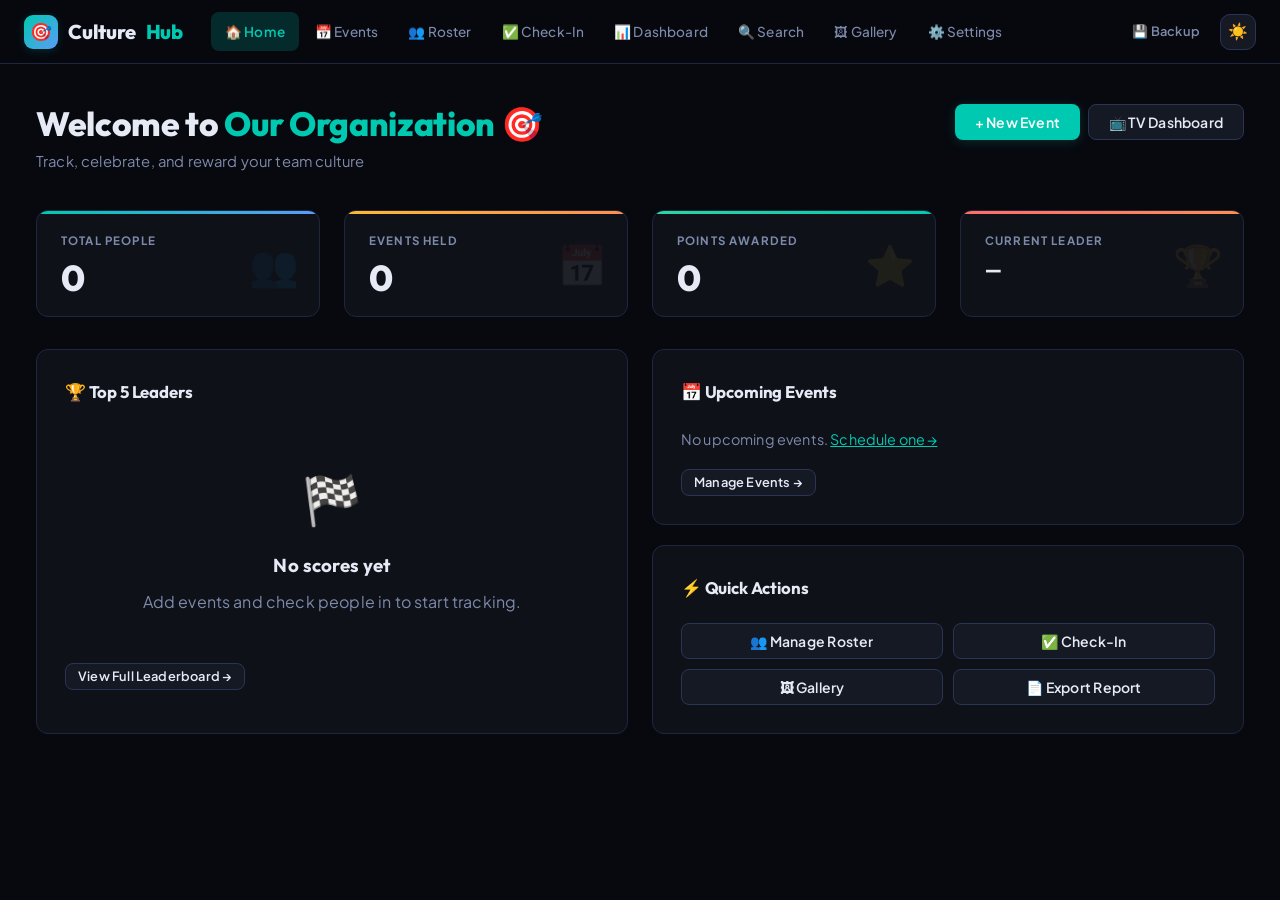
==== index.html @ 8bd13d1a "Add files via upload" ====
<!DOCTYPE html>
<html lang="en">
<head>
<script>(function(){var t=localStorage.getItem("culturehub_theme")||"dark";document.documentElement.setAttribute("data-theme",t);})();</script>
<meta charset="UTF-8"/>
<meta name="viewport" content="width=device-width, initial-scale=1.0"/>
<title>CultureHub — Home</title>
<link rel="stylesheet" href="style.css"/>
</head>
<body>
<div id="nav-root"></div>

<main class="page" id="root"></main>

<script src="data.js"></script>
<script src="utils.js"></script>
<script>
document.getElementById('nav-root').innerHTML = navHTML();
setActiveNav();

function render() {
  const events = CH.getEvents();
  const people = CH.getPeople();
  const lb = CH.getLeaderboard();
  const s = CH.getSettings();

  const upcoming = events.filter(e => isUpcoming(e.date)).sort((a,b) => a.date > b.date ? 1 : -1);
  const recent = events.filter(e => !isUpcoming(e.date)).sort((a,b) => a.date < b.date ? 1 : -1).slice(0,3);
  const totalPts = lb.reduce((s,e) => s + e.points, 0);
  const topPerson = lb[0];

  document.getElementById('root').innerHTML = `
    <div class="page-header">
      <div>
        <div class="page-title">Welcome to <span>${s.orgName || 'CultureHub'}</span> 🎯</div>
        <div class="page-subtitle">Track, celebrate, and reward your team culture</div>
      </div>
      <div class="flex gap-2">
        <a href="events.html" class="btn btn-primary">+ New Event</a>
        <a href="dashboard.html" class="btn btn-secondary">📺 TV Dashboard</a>
      </div>
    </div>

    <!-- Stats Row -->
    <div class="grid-4" style="margin-bottom:32px">
      <div class="stat-card accent">
        <div class="stat-label">Total People</div>
        <div class="stat-value">${people.length}</div>
        <div class="stat-icon">👥</div>
      </div>
      <div class="stat-card gold">
        <div class="stat-label">Events Held</div>
        <div class="stat-value">${events.length}</div>
        <div class="stat-icon">📅</div>
      </div>
      <div class="stat-card green">
        <div class="stat-label">Points Awarded</div>
        <div class="stat-value">${totalPts}</div>
        <div class="stat-icon">⭐</div>
      </div>
      <div class="stat-card red">
        <div class="stat-label">Current Leader</div>
        <div class="stat-value" style="font-size:1.2rem">${topPerson ? topPerson.person.name.split(' ')[0] : '—'}</div>
        <div class="stat-icon">🏆</div>
      </div>
    </div>

    <div class="grid-2" style="gap:24px">
      <!-- Top 5 -->
      <div class="card">
        <div class="card-title">🏆 Top 5 Leaders</div>
        ${lb.slice(0,5).length === 0 ? `
          <div class="empty-state" style="padding:30px">
            <span class="empty-icon">🏁</span>
            <h3>No scores yet</h3>
            <p>Add events and check people in to start tracking.</p>
          </div>` :
          lb.slice(0,5).map((e, i) => `
          <div style="display:flex;align-items:center;gap:12px;padding:10px 0;border-bottom:1px solid var(--border)">
            <span style="font-weight:800;font-size:1.1rem;width:28px;text-align:center;${i<3?`color:${['#f5c842','#c0c0c0','#cd7f32'][i]}`:'color:var(--text3)'}">
              ${['🥇','🥈','🥉'][i] || `#${i+1}`}
            </span>
            ${avatarEl(e.person.name,'avatar-sm')}
            <div style="flex:1">
              <div style="font-weight:600;font-size:0.9rem">${e.person.name}</div>
              <div style="font-size:0.75rem;color:var(--text2)">${e.person.team || 'No team'}</div>
            </div>
            <div style="text-align:right">
              <div style="font-weight:800;color:var(--accent)">${e.points} pts</div>
              <div style="font-size:0.7rem;color:var(--text3)">${e.events} events</div>
            </div>
            <div style="width:80px"><div class="progress-bar"><div class="progress-fill" style="width:${lb[0]&&lb[0].points>0?Math.round(e.points/lb[0].points*100):0}%"></div></div></div>
          </div>`).join('')
        }
        <div style="margin-top:16px"><a href="dashboard.html" class="btn btn-secondary btn-sm">View Full Leaderboard →</a></div>
      </div>

      <!-- Upcoming Events -->
      <div>
        <div class="card" style="margin-bottom:20px">
          <div class="card-title">📅 Upcoming Events</div>
          ${upcoming.length === 0 ?
            `<p style="color:var(--text2);font-size:0.9rem">No upcoming events. <a href="events.html" style="color:var(--accent)">Schedule one →</a></p>` :
            upcoming.slice(0,4).map(ev => `
            <div style="display:flex;align-items:center;gap:12px;padding:10px 0;border-bottom:1px solid var(--border)">
              <div style="width:44px;height:44px;border-radius:10px;background:var(--bg3);border:1px solid var(--border2);display:flex;flex-direction:column;align-items:center;justify-content:center;flex-shrink:0">
                <span style="font-size:0.65rem;color:var(--text3);text-transform:uppercase">${ev.date?new Date(ev.date+'T12:00:00').toLocaleString('en',{month:'short'}):'—'}</span>
                <span style="font-weight:800;font-size:1rem;line-height:1">${ev.date?new Date(ev.date+'T12:00:00').getDate():'—'}</span>
              </div>
              <div style="flex:1">
                <div style="font-weight:600;font-size:0.9rem">${ev.title}</div>
                <div style="font-size:0.75rem;color:var(--text2)">${ev.location||'No location'}</div>
              </div>
              ${eventTypeBadge(ev.type)}
            </div>`).join('')
          }
          <div style="margin-top:16px"><a href="events.html" class="btn btn-secondary btn-sm">Manage Events →</a></div>
        </div>

        <!-- Quick Actions -->
        <div class="card">
          <div class="card-title">⚡ Quick Actions</div>
          <div style="display:grid;grid-template-columns:1fr 1fr;gap:10px">
            <a href="roster.html" class="btn btn-secondary" style="justify-content:center">👥 Manage Roster</a>
            <a href="checkin.html" class="btn btn-secondary" style="justify-content:center">✅ Check-In</a>
            <a href="gallery.html" class="btn btn-secondary" style="justify-content:center">🖼 Gallery</a>
            <button class="btn btn-secondary" onclick="generateReport('overview')" style="width:100%;justify-content:center">📄 Export Report</button>
          </div>
        </div>
      </div>
    </div>

    <!-- Recent Events -->
    ${recent.length > 0 ? `
    <div class="card" style="margin-top:24px">
      <div class="card-title">🕐 Recent Events</div>
      <div class="table-wrap">
        <table>
          <thead><tr><th>Event</th><th>Date</th><th>Type</th><th>Attendees</th><th>Points Given</th><th></th></tr></thead>
          <tbody>
            ${recent.map(ev => {
              const attended = ev.attendees.filter(a=>a.checkedIn);
              const pts = attended.reduce((s,a)=>s+a.points,0);
              return `<tr>
                <td><span style="font-weight:600">${ev.title}</span></td>
                <td>${fmtDate(ev.date)}</td>
                <td>${eventTypeBadge(ev.type)}</td>
                <td>${attended.length}</td>
                <td><span style="color:var(--accent);font-weight:700">${pts}</span></td>
                <td><a href="checkin.html?event=${ev.id}" class="btn btn-sm btn-ghost">Details →</a></td>
              </tr>`;
            }).join('')}
          </tbody>
        </table>
      </div>
    </div>` : ''}
  `;
}

window.addEventListener('culturehub:updated', render);
render();
</script>
</body>
</html>
---- style.css ----
/* CultureHub — Shared Styles v2 */
@import url('https://fonts.googleapis.com/css2?family=Outfit:wght@300;400;500;600;700;800;900&family=Plus+Jakarta+Sans:ital,wght@0,300;0,400;0,500;0,600;0,700;0,800;1,400;1,500&display=swap');

/* ═══════════════════════ DARK MODE (default) ═══════════════════════
   Deep navy canvas · Teal accent · Coral · Amber gold
   ════════════════════════════════════════════════════════════════════ */
:root,
html[data-theme="dark"] {
  --bg:      #07090f;
  --bg2:     #0e1118;
  --bg3:     #151924;
  --bg4:     #1c2130;
  --border:  #1f2740;
  --border2: #2a3455;
  --text:    #e6eaf5;
  --text2:   #7e8aab;
  --text3:   #47536e;
  --accent:       #00c9b1;
  --accent2:      #33d8c3;
  --accent-dark:  #009e8c;
  --accent-glow:  rgba(0,201,177,0.18);
  --accent-glow2: rgba(0,201,177,0.08);
  --coral:      #ff6b6b;
  --coral-glow: rgba(255,107,107,0.15);
  --gold:       #ffb830;
  --gold-dark:  #cc9200;
  --gold-glow:  rgba(255,184,48,0.18);
  --green:   #2dd4a0;
  --red:     #ff6b6b;
  --orange:  #ff8f50;
  --blue:    #5b9cf6;
  --shadow:    0 4px 24px rgba(0,0,0,0.5);
  --shadow-lg: 0 8px 48px rgba(0,0,0,0.7);
  --nav-bg: rgba(7,9,15,0.88);
  color-scheme: dark;
}

/* ═══════════════════════ LIGHT MODE ════════════════════════════════
   Soft white canvas · Deep teal · Warm coral · Amber
   ════════════════════════════════════════════════════════════════════ */
html[data-theme="light"] {
  --bg:      #f2f5fc;
  --bg2:     #ffffff;
  --bg3:     #eaeff9;
  --bg4:     #dce3f3;
  --border:  #d8dfee;
  --border2: #c2cce0;
  --text:    #0f172a;
  --text2:   #546080;
  --text3:   #96a0ba;
  --accent:       #007f6f;
  --accent2:      #00a08e;
  --accent-dark:  #005e52;
  --accent-glow:  rgba(0,127,111,0.13);
  --accent-glow2: rgba(0,127,111,0.06);
  --coral:      #d94f4f;
  --coral-glow: rgba(217,79,79,0.1);
  --gold:       #b87800;
  --gold-dark:  #8a5a00;
  --gold-glow:  rgba(184,120,0,0.12);
  --green:   #0d9970;
  --red:     #d94f4f;
  --orange:  #c45c1a;
  --blue:    #2e6fd4;
  --shadow:    0 2px 16px rgba(0,0,0,0.08);
  --shadow-lg: 0 8px 40px rgba(0,0,0,0.14);
  --nav-bg: rgba(255,255,255,0.92);
  color-scheme: light;
}

/* ═══════════════════════ SHARED TOKENS ═════════════════════════════ */
:root {
  --radius:    12px;
  --radius-sm: 8px;
  --font-display: 'Outfit', sans-serif;
  --font-body:    'Plus Jakarta Sans', sans-serif;
  --nav-h: 64px;
  --transition-theme: background-color 0.25s ease, border-color 0.25s ease, color 0.2s ease;
}

*, *::before, *::after { box-sizing: border-box; margin: 0; padding: 0; }
html { font-size: 16px; scroll-behavior: smooth; }

body {
  font-family: var(--font-body);
  background: var(--bg);
  color: var(--text);
  min-height: 100vh;
  line-height: 1.7;
  letter-spacing: 0.01em;
  font-size: 1rem;
  -webkit-font-smoothing: antialiased;
  -moz-osx-font-smoothing: grayscale;
  text-rendering: optimizeLegibility;
  transition: background-color 0.3s ease, color 0.2s ease;
}

/* ── Scrollbar ────────────────────────────────────────────────────── */
::-webkit-scrollbar { width: 6px; height: 6px; }
::-webkit-scrollbar-track { background: var(--bg2); }
::-webkit-scrollbar-thumb { background: var(--border2); border-radius: 99px; }
::-webkit-scrollbar-thumb:hover { background: var(--accent); }

/* ── Nav ──────────────────────────────────────────────────────────── */
.ch-nav {
  position: fixed; top: 0; left: 0; right: 0; z-index: 100;
  height: var(--nav-h);
  display: flex; align-items: center;
  background: var(--nav-bg);
  backdrop-filter: blur(20px);
  -webkit-backdrop-filter: blur(20px);
  border-bottom: 1px solid var(--border);
  padding: 0 24px;
  transition: background-color 0.3s ease, border-color 0.25s ease;
}
.ch-nav .logo {
  display: flex; align-items: center; gap: 10px;
  font-family: var(--font-display); font-size: 1.25rem; font-weight: 800;
  color: var(--text); text-decoration: none; letter-spacing: -0.01em;
  margin-right: 28px; flex-shrink: 0;
}
.ch-nav .logo .logo-icon {
  width: 34px; height: 34px; border-radius: 9px;
  background: linear-gradient(135deg, var(--accent), var(--blue));
  display: flex; align-items: center; justify-content: center;
  font-size: 1.1rem;
  box-shadow: 0 2px 10px var(--accent-glow);
}
.ch-nav .logo span { color: var(--accent); }
.ch-nav nav { display: flex; gap: 2px; flex: 1; overflow-x: auto; }
.ch-nav nav::-webkit-scrollbar { display: none; }
.ch-nav nav a {
  display: flex; align-items: center; gap: 6px;
  padding: 8px 14px; border-radius: var(--radius-sm);
  text-decoration: none; font-size: 0.85rem; font-weight: 500;
  color: var(--text2); transition: all 0.18s ease;
  white-space: nowrap; flex-shrink: 0;
}
.ch-nav nav a:hover { color: var(--text); background: var(--bg3); }
.ch-nav nav a.active { color: var(--accent); background: var(--accent-glow); font-weight: 600; }
.ch-nav .nav-actions { display: flex; gap: 8px; margin-left: auto; padding-left: 12px; flex-shrink: 0; }

/* ── Theme Toggle ─────────────────────────────────────────────────── */
.theme-toggle {
  display: flex; align-items: center; justify-content: center;
  width: 36px; height: 36px; border-radius: 10px;
  border: 1px solid var(--border2);
  background: var(--bg3);
  cursor: pointer; font-size: 1rem;
  transition: all 0.22s ease;
  flex-shrink: 0;
  position: relative; overflow: hidden;
}
.theme-toggle:hover {
  background: var(--accent-glow);
  border-color: var(--accent);
  transform: rotate(18deg) scale(1.08);
}
.theme-toggle .icon-sun,
.theme-toggle .icon-moon {
  position: absolute;
  transition: transform 0.3s ease, opacity 0.3s ease;
}
html[data-theme="dark"]  .icon-sun  { transform: translateY(0);   opacity: 1; }
html[data-theme="dark"]  .icon-moon { transform: translateY(30px); opacity: 0; }
html[data-theme="light"] .icon-sun  { transform: translateY(-30px); opacity: 0; }
html[data-theme="light"] .icon-moon { transform: translateY(0);     opacity: 1; }

/* ── Page ─────────────────────────────────────────────────────────── */
.page {
  padding: calc(var(--nav-h) + 40px) 36px 56px;
  max-width: 1400px; margin: 0 auto; min-height: 100vh;
}
.page-header {
  display: flex; align-items: flex-start; justify-content: space-between;
  gap: 16px; margin-bottom: 36px; flex-wrap: wrap;
}
.page-title { font-family: var(--font-display); font-size: 2.1rem; font-weight: 800; line-height: 1.2; letter-spacing: -0.01em; }
.page-title span { color: var(--accent); }
.page-subtitle { color: var(--text2); font-size: 0.925rem; margin-top: 6px; line-height: 1.6; }

/* ── Cards ────────────────────────────────────────────────────────── */
.card {
  background: var(--bg2); border: 1px solid var(--border);
  border-radius: var(--radius); padding: 28px;
  transition: var(--transition-theme);
}
.card:hover { border-color: var(--border2); }
.card-title {
  font-family: var(--font-display); font-size: 1.05rem; font-weight: 700;
  margin-bottom: 20px; display: flex; align-items: center; gap: 9px;
  letter-spacing: -0.01em;
}

/* ── Buttons ──────────────────────────────────────────────────────── */
.btn {
  display: inline-flex; align-items: center; gap: 7px;
  padding: 10px 20px; border-radius: var(--radius-sm);
  font-family: var(--font-body); font-size: 0.875rem; font-weight: 600;
  cursor: pointer; border: none; transition: all 0.16s ease;
  text-decoration: none; white-space: nowrap; line-height: 1;
  letter-spacing: 0.015em;
}
.btn-primary { background: var(--accent); color: #fff; box-shadow: 0 2px 12px var(--accent-glow); }
.btn-primary:hover { background: var(--accent2); transform: translateY(-1px); box-shadow: 0 4px 20px var(--accent-glow); }
.btn-secondary { background: var(--bg3); color: var(--text); border: 1px solid var(--border2); }
.btn-secondary:hover { background: var(--bg4); border-color: var(--accent); }
.btn-ghost { background: transparent; color: var(--text2); }
.btn-ghost:hover { background: var(--bg3); color: var(--text); }
.btn-danger { background: var(--coral-glow); color: var(--red); border: 1px solid rgba(255,107,107,0.25); }
.btn-danger:hover { background: rgba(255,107,107,0.22); }
.btn-gold { background: var(--gold); color: #1a0e00; font-weight: 700; }
.btn-gold:hover { filter: brightness(1.08); }
.btn-sm   { padding: 6px 12px; font-size: 0.8rem; }
.btn-icon { padding: 8px; }

/* ── Forms ────────────────────────────────────────────────────────── */
.form-group { display: flex; flex-direction: column; gap: 6px; margin-bottom: 16px; }
.form-group label { font-size: 0.72rem; font-weight: 700; color: var(--text2); letter-spacing: 0.08em; text-transform: uppercase; line-height: 1.5; }
.form-control {
  padding: 11px 15px; border-radius: var(--radius-sm);
  background: var(--bg3); border: 1px solid var(--border);
  color: var(--text); font-family: var(--font-body); font-size: 0.9rem;
  transition: border-color 0.15s, box-shadow 0.15s, background 0.2s; width: 100%;
}
.form-control:focus { outline: none; border-color: var(--accent); box-shadow: 0 0 0 3px var(--accent-glow); background: var(--bg2); }
.form-control::placeholder { color: var(--text3); }
select.form-control option { background: var(--bg3); color: var(--text); }
textarea.form-control { resize: vertical; min-height: 80px; }
.form-row { display: grid; grid-template-columns: 1fr 1fr; gap: 16px; }

/* ── Badges ───────────────────────────────────────────────────────── */
.badge {
  display: inline-flex; align-items: center; gap: 4px;
  padding: 4px 11px; border-radius: 99px;
  font-size: 0.76rem; font-weight: 600; letter-spacing: 0.025em;
}
.badge-accent { background: var(--accent-glow);    color: var(--accent); }
.badge-gold   { background: var(--gold-glow);       color: var(--gold); }
.badge-green  { background: rgba(45,212,160,0.12);  color: var(--green); }
.badge-red    { background: var(--coral-glow);      color: var(--red); }
.badge-gray   { background: var(--bg3); color: var(--text2); border: 1px solid var(--border); }

/* ── Tables ───────────────────────────────────────────────────────── */
.table-wrap { overflow-x: auto; border-radius: var(--radius); border: 1px solid var(--border); }
table { width: 100%; border-collapse: collapse; }
thead th {
  padding: 14px 18px; text-align: left; font-size: 0.72rem;
  font-weight: 700; text-transform: uppercase; letter-spacing: 0.09em;
  color: var(--text2); background: var(--bg3); border-bottom: 1px solid var(--border);
}
tbody tr { border-bottom: 1px solid var(--border); transition: background 0.12s; }
tbody tr:last-child { border-bottom: none; }
tbody tr:hover { background: var(--bg3); }
tbody td { padding: 14px 18px; font-size: 0.9rem; vertical-align: middle; line-height: 1.5; }

/* ── Search ───────────────────────────────────────────────────────── */
.search-wrap { position: relative; }
.search-wrap input { padding-left: 38px; }
.search-wrap::before {
  content: '🔍'; position: absolute; left: 12px; top: 50%;
  transform: translateY(-50%); font-size: 0.85rem; pointer-events: none; z-index: 1;
}

/* ── Avatar ───────────────────────────────────────────────────────── */
.avatar {
  width: 36px; height: 36px; border-radius: 50%;
  background: linear-gradient(135deg, var(--accent), var(--blue));
  display: flex; align-items: center; justify-content: center;
  font-weight: 700; font-size: 0.875rem; color: #fff;
  flex-shrink: 0; letter-spacing: 0.02em;
}
.avatar-lg { width: 52px; height: 52px; font-size: 1.1rem; }
.avatar-sm { width: 28px; height: 28px; font-size: 0.7rem; }

/* ── Modal ────────────────────────────────────────────────────────── */
.modal-overlay {
  position: fixed; inset: 0; z-index: 200;
  background: rgba(0,0,0,0.65); backdrop-filter: blur(6px);
  display: flex; align-items: center; justify-content: center; padding: 20px;
  animation: fadeIn 0.15s ease;
}
.modal {
  background: var(--bg2); border: 1px solid var(--border2);
  border-radius: 16px; width: 100%; max-width: 520px;
  max-height: 90vh; overflow-y: auto; padding: 28px;
  box-shadow: var(--shadow-lg); animation: slideUp 0.2s ease;
}
.modal-lg { max-width: 760px; }
.modal-header { display: flex; align-items: center; justify-content: space-between; margin-bottom: 24px; }
.modal-title { font-family: var(--font-display); font-size: 1.2rem; font-weight: 700; }
.modal-close { background: var(--bg3); border: 1px solid var(--border); border-radius: 8px; color: var(--text2); cursor: pointer; padding: 6px 10px; font-size: 1rem; transition: all 0.15s; }
.modal-close:hover { color: var(--text); background: var(--border2); }
.modal-footer { display: flex; gap: 10px; justify-content: flex-end; margin-top: 24px; }

/* ── Toast ────────────────────────────────────────────────────────── */
#ch-toast-wrap { position: fixed; bottom: 24px; right: 24px; z-index: 1000; display: flex; flex-direction: column; gap: 10px; align-items: flex-end; }
.toast {
  display: flex; align-items: center; gap: 10px;
  padding: 12px 18px; border-radius: var(--radius-sm);
  font-size: 0.875rem; font-weight: 500;
  background: var(--bg2); border: 1px solid var(--border2);
  box-shadow: var(--shadow);
  animation: slideInRight 0.25s ease, fadeOut 0.3s ease 2.7s forwards;
  max-width: 320px;
}
.toast.success { border-color: rgba(45,212,160,0.35); color: var(--green); }
.toast.error   { border-color: rgba(255,107,107,0.35); color: var(--red); }
.toast.info    { border-color: var(--border2); color: var(--text); }

/* ── Stat Cards ───────────────────────────────────────────────────── */
.stat-card {
  background: var(--bg2); border: 1px solid var(--border);
  border-radius: var(--radius); padding: 20px 24px;
  display: flex; flex-direction: column; gap: 6px;
  position: relative; overflow: hidden; transition: var(--transition-theme);
}
.stat-card::before { content: ''; position: absolute; top: 0; left: 0; right: 0; height: 3px; border-radius: var(--radius) var(--radius) 0 0; }
.stat-card.accent::before { background: linear-gradient(90deg, var(--accent), var(--blue)); }
.stat-card.gold::before   { background: linear-gradient(90deg, var(--gold), var(--orange)); }
.stat-card.green::before  { background: linear-gradient(90deg, var(--green), var(--accent)); }
.stat-card.red::before    { background: linear-gradient(90deg, var(--red), var(--orange)); }
.stat-value { font-family: var(--font-display); font-size: 2.25rem; font-weight: 800; line-height: 1.05; letter-spacing: -0.02em; }
.stat-label { font-size: 0.72rem; color: var(--text2); font-weight: 700; text-transform: uppercase; letter-spacing: 0.1em; margin-bottom: 2px; }
.stat-icon  { position: absolute; right: 20px; top: 50%; transform: translateY(-50%); font-size: 2.5rem; opacity: 0.07; }

/* ── Progress Bar ─────────────────────────────────────────────────── */
.progress-bar { height: 5px; background: var(--border); border-radius: 99px; overflow: hidden; flex: 1; }
.progress-fill { height: 100%; background: linear-gradient(90deg, var(--accent), var(--blue)); border-radius: 99px; transition: width 0.55s cubic-bezier(0.4,0,0.2,1); }

/* ── Type chips ───────────────────────────────────────────────────── */
.chip { display: inline-flex; align-items: center; padding: 4px 12px; border-radius: 99px; font-size: 0.78rem; font-weight: 600; border: 1px solid transparent; }
.type-game    { color: #818cf8; background: rgba(129,140,248,0.12); border-color: rgba(129,140,248,0.2); }
.type-social  { color: var(--green); background: rgba(45,212,160,0.1); border-color: rgba(45,212,160,0.2); }
.type-team    { color: var(--blue);  background: rgba(91,156,246,0.1); border-color: rgba(91,156,246,0.2); }
.type-holiday { color: var(--gold);  background: var(--gold-glow); border-color: rgba(255,184,48,0.2); }
.type-charity { color: var(--coral); background: var(--coral-glow); border-color: rgba(255,107,107,0.2); }
.type-general { color: var(--text2); background: var(--bg3); border-color: var(--border); }

/* ── Rank medals ──────────────────────────────────────────────────── */
.rank-1 { color: var(--gold); }
.rank-2 { color: #b0b8ce; }
.rank-3 { color: #c47a40; }

/* ── Empty state ──────────────────────────────────────────────────── */
.empty-state { text-align: center; padding: 60px 20px; color: var(--text2); }
.empty-state .empty-icon { font-size: 3rem; margin-bottom: 12px; display: block; }
.empty-state h3 { font-family: var(--font-display); margin-bottom: 6px; color: var(--text); }

/* ── Grid ─────────────────────────────────────────────────────────── */
.grid-2 { display: grid; grid-template-columns: repeat(2,1fr); gap: 24px; }
.grid-3 { display: grid; grid-template-columns: repeat(3,1fr); gap: 24px; }
.grid-4 { display: grid; grid-template-columns: repeat(4,1fr); gap: 24px; }
@media (max-width: 900px) { .grid-3,.grid-4 { grid-template-columns: repeat(2,1fr); } }
@media (max-width: 600px) {
  .grid-2,.grid-3,.grid-4 { grid-template-columns: 1fr; }
  .form-row { grid-template-columns: 1fr; }
  .page { padding: calc(var(--nav-h)+24px) 18px 40px; }
}

/* ── Utils ────────────────────────────────────────────────────────── */
.flex{display:flex}.flex-col{flex-direction:column}.items-center{align-items:center}
.gap-2{gap:8px}.gap-3{gap:12px}.gap-4{gap:16px}
.mt-1{margin-top:4px}.mt-2{margin-top:8px}.mt-3{margin-top:12px}.mb-4{margin-bottom:16px}
.text-sm{font-size:0.875rem}.text-xs{font-size:0.78rem}
.text-muted{color:var(--text2)}.text-accent{color:var(--accent)}.text-gold{color:var(--gold)}.text-green{color:var(--green)}
.font-bold{font-weight:700}.truncate{white-space:nowrap;overflow:hidden;text-overflow:ellipsis}

/* ── Animations ───────────────────────────────────────────────────── */
@keyframes fadeIn       { from{opacity:0}                       to{opacity:1} }
@keyframes slideUp      { from{transform:translateY(20px);opacity:0} to{transform:translateY(0);opacity:1} }
@keyframes slideInRight { from{transform:translateX(40px);opacity:0} to{transform:translateX(0);opacity:1} }
@keyframes fadeOut      { from{opacity:1} to{opacity:0} }
@keyframes spin         { to{transform:rotate(360deg)} }
@keyframes pulse        { 0%,100%{opacity:1} 50%{opacity:0.5} }
@keyframes pulseDot     { 0%,100%{opacity:1;transform:scale(1)} 50%{opacity:0.4;transform:scale(1.4)} }

/* ── Print ────────────────────────────────────────────────────────── */
@media print { .ch-nav,.btn,.modal-overlay,.theme-toggle{display:none!important} body{background:#fff!important;color:#000!important} }
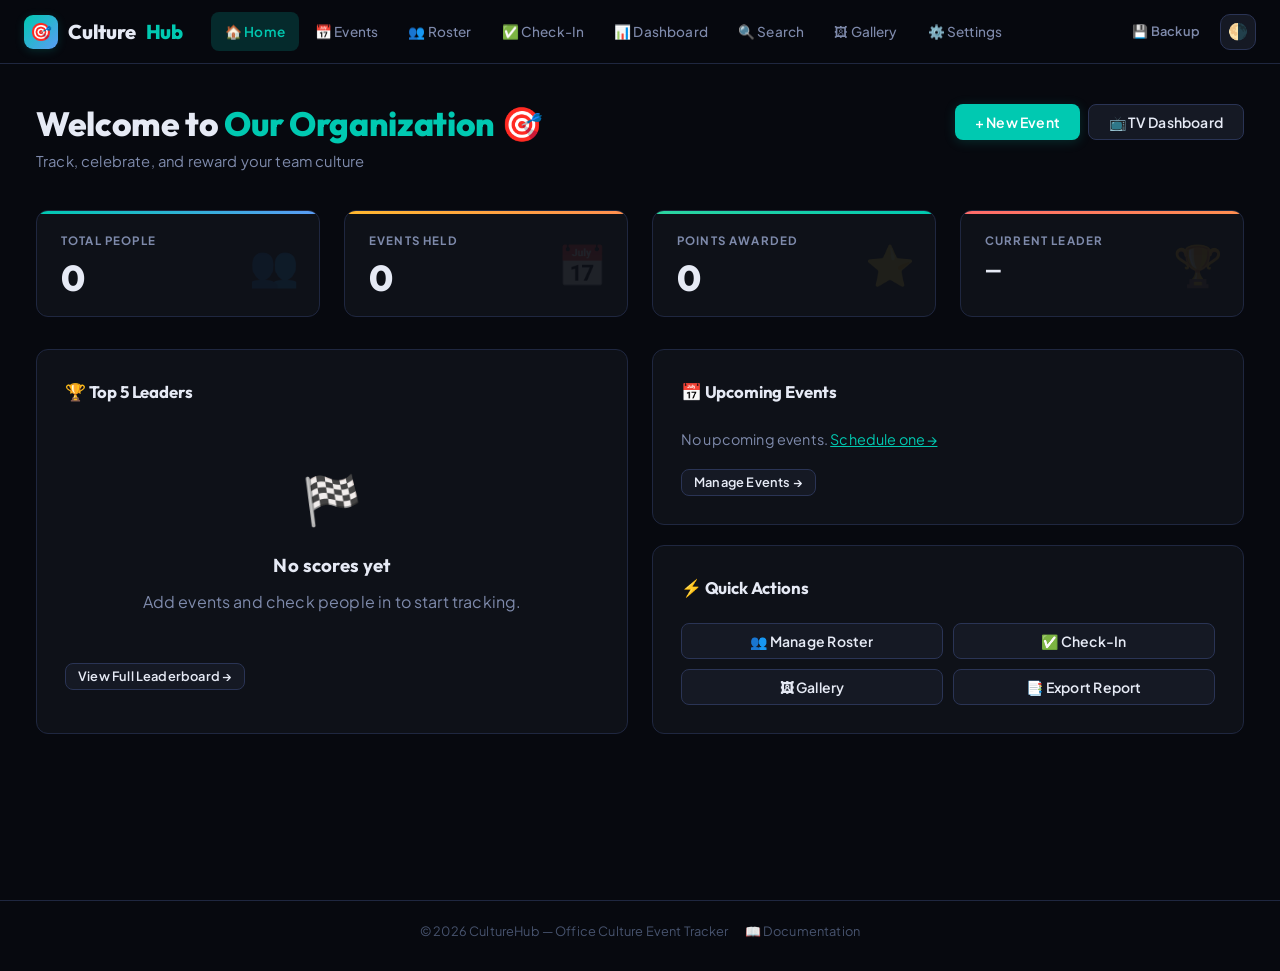
==== commit 306f3641: "feat: theming, roster/dashboard stat popups, expanded demo data, settings reorg - Add per-person sta" ====
--- a/index.html
+++ b/index.html
@@ -1,7 +1,7 @@
 <!DOCTYPE html>
 <html lang="en">
 <head>
-<script>(function(){var t=localStorage.getItem("culturehub_theme")||"dark";document.documentElement.setAttribute("data-theme",t);})();</script>
+<script>(function(){var t=localStorage.getItem("culturehub_theme")||"dark";var a=localStorage.getItem("culturehub_accent")||"teal";document.documentElement.setAttribute("data-theme",t);document.documentElement.setAttribute("data-accent",a);})();</script>
 <meta charset="UTF-8"/>
 <meta name="viewport" content="width=device-width, initial-scale=1.0"/>
 <title>CultureHub — Home</title>
@@ -11,11 +11,13 @@
 <div id="nav-root"></div>
 
 <main class="page" id="root"></main>
+<div id="footer-root"></div>
 
 <script src="data.js"></script>
 <script src="utils.js"></script>
 <script>
 document.getElementById('nav-root').innerHTML = navHTML();
+document.getElementById('footer-root').innerHTML = footerHTML();
 setActiveNav();
 
 function render() {
@@ -124,7 +126,7 @@
             <a href="roster.html" class="btn btn-secondary" style="justify-content:center">👥 Manage Roster</a>
             <a href="checkin.html" class="btn btn-secondary" style="justify-content:center">✅ Check-In</a>
             <a href="gallery.html" class="btn btn-secondary" style="justify-content:center">🖼 Gallery</a>
-            <button class="btn btn-secondary" onclick="generateReport('overview')" style="width:100%;justify-content:center">📄 Export Report</button>
+            <button class="btn btn-secondary" onclick="generateReport('overview')" style="width:100%;justify-content:center">📑 Export Report</button>
           </div>
         </div>
       </div>
--- a/style.css
+++ b/style.css
@@ -1,5 +1,11 @@
 /* CultureHub — Shared Styles v2 */
 @import url('https://fonts.googleapis.com/css2?family=Outfit:wght@300;400;500;600;700;800;900&family=Plus+Jakarta+Sans:ital,wght@0,300;0,400;0,500;0,600;0,700;0,800;1,400;1,500&display=swap');
+
+/* Each nav link is a real page load (no client-side router), so the browser
+   does a full document swap on every click. Opting into cross-document view
+   transitions smooths that swap into a fade instead of a hard flash, in
+   browsers that support it (Chrome/Edge 126+); ignored elsewhere. */
+@view-transition { navigation: auto; }
 
 /* ═══════════════════════ DARK MODE (default) ═══════════════════════
    Deep navy canvas · Teal accent · Coral · Amber gold
@@ -35,6 +41,39 @@
   color-scheme: dark;
 }
 
+/* ═══════════════════════ DIM MODE ═══════════════════════════════════
+   Mid-tone slate canvas · sits between Dark and Light
+   ════════════════════════════════════════════════════════════════════ */
+html[data-theme="dim"] {
+  --bg:      #333a49;
+  --bg2:     #3c4353;
+  --bg3:     #454d5f;
+  --bg4:     #4f5871;
+  --border:  #565f74;
+  --border2: #656f87;
+  --text:    #f2f4fa;
+  --text2:   #c7cddc;
+  --text3:   #b6bdcf;
+  --accent:       #23e0c3;
+  --accent2:      #55e8d1;
+  --accent-dark:  #00a68f;
+  --accent-glow:  rgba(35,224,195,0.20);
+  --accent-glow2: rgba(35,224,195,0.09);
+  --coral:      #ff7a7a;
+  --coral-glow: rgba(255,122,122,0.16);
+  --gold:       #ffc35c;
+  --gold-dark:  #d99a1f;
+  --gold-glow:  rgba(255,195,92,0.18);
+  --green:   #3fe0ab;
+  --red:     #ff7a7a;
+  --orange:  #ff9f66;
+  --blue:    #6fabff;
+  --shadow:    0 4px 20px rgba(0,0,0,0.30);
+  --shadow-lg: 0 8px 44px rgba(0,0,0,0.45);
+  --nav-bg: rgba(51,58,73,0.90);
+  color-scheme: dark;
+}
+
 /* ═══════════════════════ LIGHT MODE ════════════════════════════════
    Soft white canvas · Deep teal · Warm coral · Amber
    ════════════════════════════════════════════════════════════════════ */
@@ -47,7 +86,7 @@
   --border2: #c2cce0;
   --text:    #0f172a;
   --text2:   #546080;
-  --text3:   #96a0ba;
+  --text3:   #6b7690;
   --accent:       #007f6f;
   --accent2:      #00a08e;
   --accent-dark:  #005e52;
@@ -68,6 +107,63 @@
   color-scheme: light;
 }
 
+/* ═══════════════════════ ACCENT COLORS ═════════════════════════════
+   Optional [data-accent] override, layered on top of any theme above.
+   Default (no attribute, or "teal") uses each theme's built-in accent.
+   ════════════════════════════════════════════════════════════════════ */
+html[data-theme="dark"][data-accent="violet"] {
+  --accent: #8b5cf6; --accent2: #a78bfa; --accent-dark: #7c3aed;
+  --accent-glow: rgba(139,92,246,0.18); --accent-glow2: rgba(139,92,246,0.08);
+}
+html[data-theme="dim"][data-accent="violet"] {
+  --accent: #9d7ef8; --accent2: #b79df9; --accent-dark: #7c3aed;
+  --accent-glow: rgba(157,126,248,0.20); --accent-glow2: rgba(157,126,248,0.09);
+}
+html[data-theme="light"][data-accent="violet"] {
+  --accent: #6d28d9; --accent2: #7c3aed; --accent-dark: #5b21b6;
+  --accent-glow: rgba(109,40,217,0.13); --accent-glow2: rgba(109,40,217,0.06);
+}
+
+html[data-theme="dark"][data-accent="blue"] {
+  --accent: #3b82f6; --accent2: #60a5fa; --accent-dark: #2563eb;
+  --accent-glow: rgba(59,130,246,0.18); --accent-glow2: rgba(59,130,246,0.08);
+}
+html[data-theme="dim"][data-accent="blue"] {
+  --accent: #5c97f8; --accent2: #82b1fa; --accent-dark: #2563eb;
+  --accent-glow: rgba(92,151,248,0.20); --accent-glow2: rgba(92,151,248,0.09);
+}
+html[data-theme="light"][data-accent="blue"] {
+  --accent: #1d4ed8; --accent2: #2563eb; --accent-dark: #1e40af;
+  --accent-glow: rgba(29,78,216,0.13); --accent-glow2: rgba(29,78,216,0.06);
+}
+
+html[data-theme="dark"][data-accent="orange"] {
+  --accent: #f97316; --accent2: #fb923c; --accent-dark: #ea580c;
+  --accent-glow: rgba(249,115,22,0.18); --accent-glow2: rgba(249,115,22,0.08);
+}
+html[data-theme="dim"][data-accent="orange"] {
+  --accent: #fa8632; --accent2: #fca35c; --accent-dark: #ea580c;
+  --accent-glow: rgba(250,134,50,0.20); --accent-glow2: rgba(250,134,50,0.09);
+}
+html[data-theme="light"][data-accent="orange"] {
+  --accent: #c2410c; --accent2: #ea580c; --accent-dark: #9a3412;
+  --accent-glow: rgba(194,65,12,0.13); --accent-glow2: rgba(194,65,12,0.06);
+}
+
+/* Muted brick-red — clearly "red" without reading as a full alarm/danger red */
+html[data-theme="dark"][data-accent="red"] {
+  --accent: #e0645f; --accent2: #ea8985; --accent-dark: #c44740;
+  --accent-glow: rgba(224,100,95,0.18); --accent-glow2: rgba(224,100,95,0.08);
+}
+html[data-theme="dim"][data-accent="red"] {
+  --accent: #e4726c; --accent2: #ee9793; --accent-dark: #c44740;
+  --accent-glow: rgba(228,114,108,0.20); --accent-glow2: rgba(228,114,108,0.09);
+}
+html[data-theme="light"][data-accent="red"] {
+  --accent: #a83a35; --accent2: #c44740; --accent-dark: #8a2e2a;
+  --accent-glow: rgba(168,58,53,0.13); --accent-glow2: rgba(168,58,53,0.06);
+}
+
 /* ═══════════════════════ SHARED TOKENS ═════════════════════════════ */
 :root {
   --radius:    12px;
@@ -157,14 +253,37 @@
   transform: rotate(18deg) scale(1.08);
 }
 .theme-toggle .icon-sun,
+.theme-toggle .icon-dim,
 .theme-toggle .icon-moon {
   position: absolute;
   transition: transform 0.3s ease, opacity 0.3s ease;
 }
-html[data-theme="dark"]  .icon-sun  { transform: translateY(0);   opacity: 1; }
-html[data-theme="dark"]  .icon-moon { transform: translateY(30px); opacity: 0; }
+/* Icon shown = the theme you'll switch TO on click (dark → dim → light → dark) */
+html[data-theme="dark"]  .icon-sun  { transform: translateY(30px);  opacity: 0; }
+html[data-theme="dark"]  .icon-dim  { transform: translateY(0);     opacity: 1; }
+html[data-theme="dark"]  .icon-moon { transform: translateY(30px);  opacity: 0; }
+
+html[data-theme="dim"]   .icon-sun  { transform: translateY(0);     opacity: 1; }
+html[data-theme="dim"]   .icon-dim  { transform: translateY(-30px); opacity: 0; }
+html[data-theme="dim"]   .icon-moon { transform: translateY(30px);  opacity: 0; }
+
 html[data-theme="light"] .icon-sun  { transform: translateY(-30px); opacity: 0; }
+html[data-theme="light"] .icon-dim  { transform: translateY(30px);  opacity: 0; }
 html[data-theme="light"] .icon-moon { transform: translateY(0);     opacity: 1; }
+
+/* ── Footer ───────────────────────────────────────────────────────── */
+.ch-footer {
+  display: flex; align-items: center; justify-content: center; gap: 16px;
+  flex-wrap: wrap;
+  padding: 20px 36px 28px;
+  max-width: 1400px; margin: 0 auto;
+  font-size: 0.8rem; color: var(--text3);
+  border-top: 1px solid var(--border);
+}
+.ch-footer a {
+  color: var(--text3); text-decoration: none; transition: color 0.15s ease;
+}
+.ch-footer a:hover { color: var(--accent); }
 
 /* ── Page ─────────────────────────────────────────────────────────── */
 .page {
@@ -323,6 +442,9 @@
 .stat-value { font-family: var(--font-display); font-size: 2.25rem; font-weight: 800; line-height: 1.05; letter-spacing: -0.02em; }
 .stat-label { font-size: 0.72rem; color: var(--text2); font-weight: 700; text-transform: uppercase; letter-spacing: 0.1em; margin-bottom: 2px; }
 .stat-icon  { position: absolute; right: 20px; top: 50%; transform: translateY(-50%); font-size: 2.5rem; opacity: 0.07; }
+.stat-card-clickable { cursor: pointer; }
+.stat-card-clickable:hover { border-color: var(--border2); background: var(--bg3); transform: translateY(-2px); box-shadow: var(--shadow); }
+.stat-card-clickable:active { transform: translateY(0); }
 
 /* ── Progress Bar ─────────────────────────────────────────────────── */
 .progress-bar { height: 5px; background: var(--border); border-radius: 99px; overflow: hidden; flex: 1; }
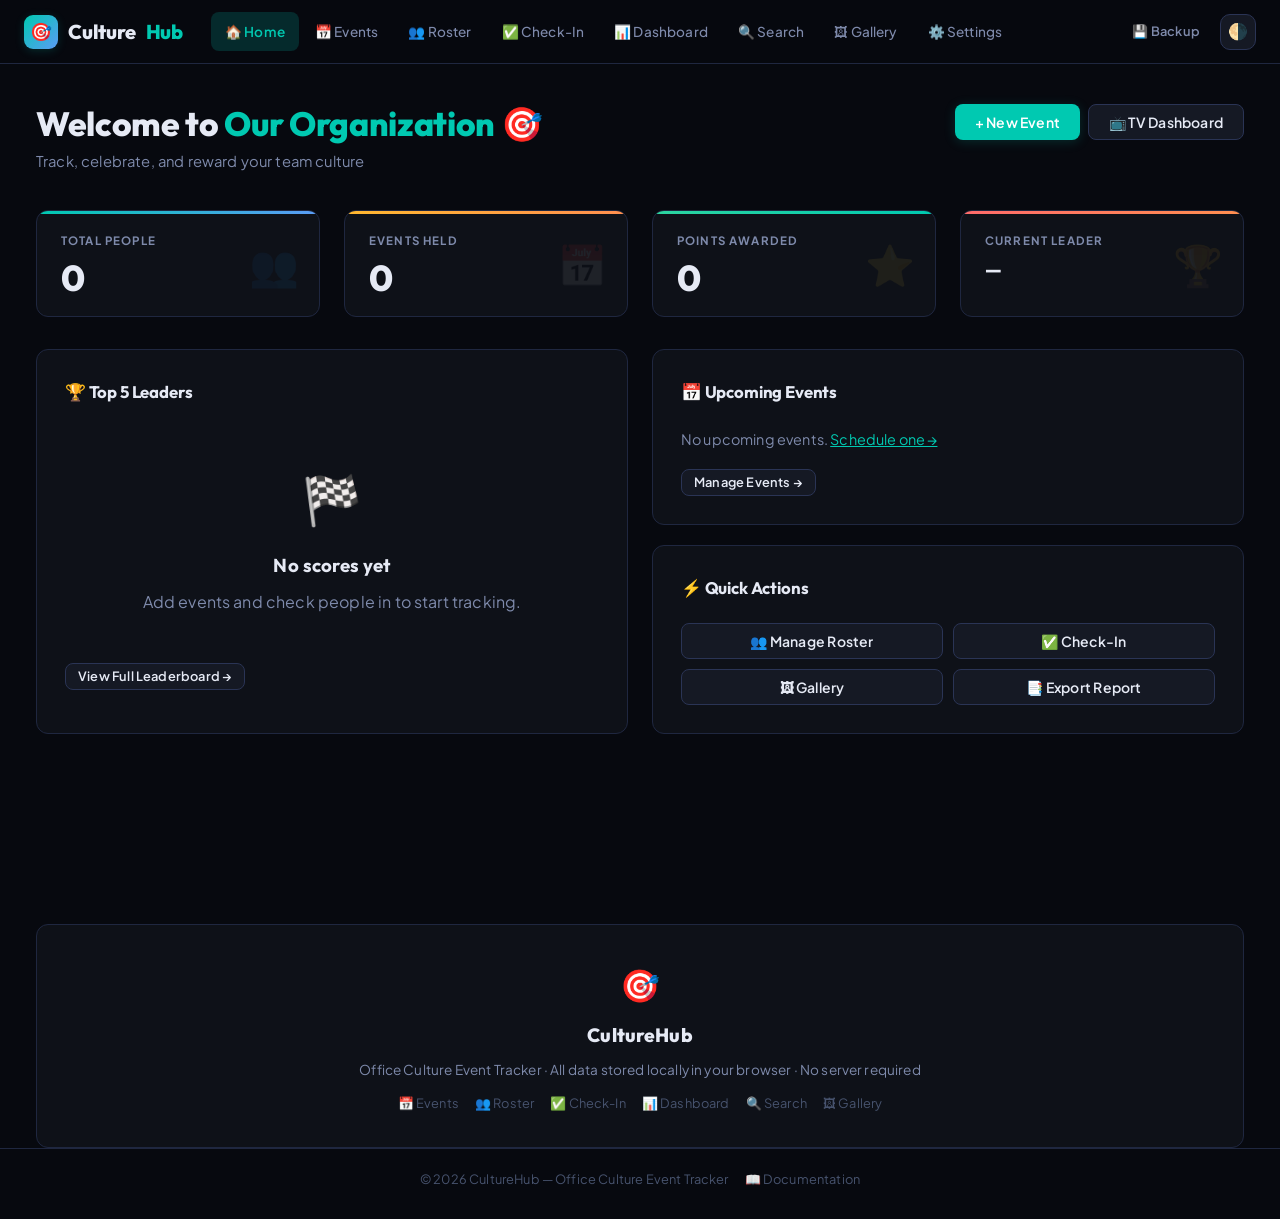
==== commit fb3cbced: "feat: add shared About card to all pages, not just Settings Extract the CultureHub branding card (ta" ====
--- a/index.html
+++ b/index.html
@@ -11,12 +11,14 @@
 <div id="nav-root"></div>
 
 <main class="page" id="root"></main>
+<div id="about-root"></div>
 <div id="footer-root"></div>
 
 <script src="data.js"></script>
 <script src="utils.js"></script>
 <script>
 document.getElementById('nav-root').innerHTML = navHTML();
+document.getElementById('about-root').innerHTML = aboutCardHTML();
 document.getElementById('footer-root').innerHTML = footerHTML();
 setActiveNav();
 
--- a/style.css
+++ b/style.css
@@ -285,6 +285,8 @@
 }
 .ch-footer a:hover { color: var(--accent); }
 
+.ch-about-wrap { max-width: 1400px; margin: 0 auto; padding: 0 36px; }
+
 /* ── Page ─────────────────────────────────────────────────────────── */
 .page {
   padding: calc(var(--nav-h) + 40px) 36px 56px;
